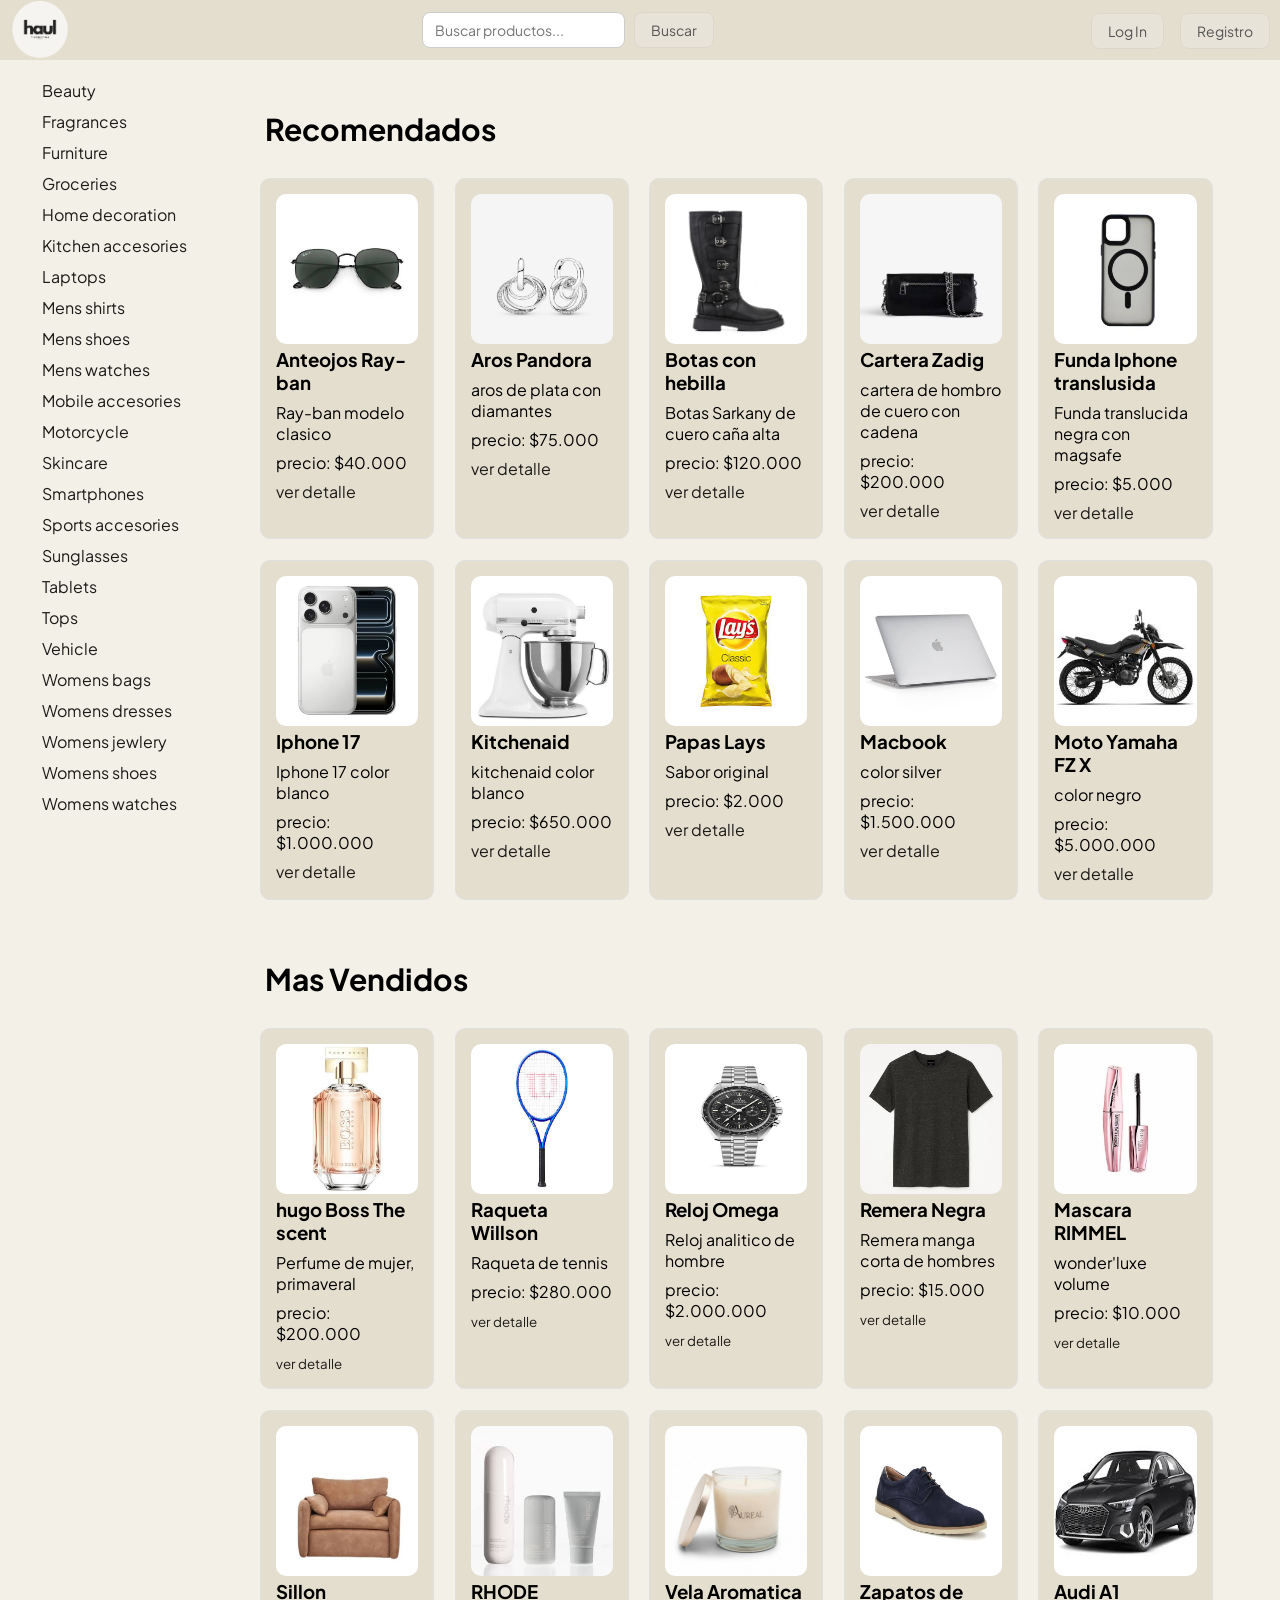
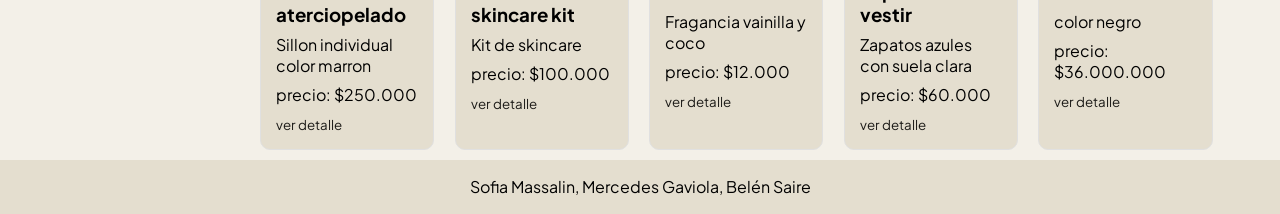
==== index.html @ df45686e "cambio lo de a" ====
<!DOCTYPE html>
<html lang="en">
<head>
    <meta charset="UTF-8">
    <meta name="viewport" content="width=device-width, initial-scale=1">
    <title>Document</title>
    <link rel="stylesheet" href="./css/styles.css">

    <link rel="preconnect" href="https://fonts.googleapis.com">
    <link rel="preconnect" href="https://fonts.gstatic.com" crossorigin>
    <link href="https://fonts.googleapis.com/css2?family=Open+Sans:ital,wght@0,300..800;1,300..800&family=Plus+Jakarta+Sans:ital,wght@0,200..800;1,200..800&family=Raleway:ital,wght@0,700;1,700&family=Work+Sans:ital,wght@0,100..900;1,100..900&display=swap" rel="stylesheet">
</head>
<body>
    <header>
        <a href="./index.html" class="logocontainer">
            <img class="logo" src="./img/img logo/logo png.png" alt=""> 
        </a> 
        
        <form action="./search-results.html" method="get" class="formulario">
            <input type="text" name="search" value="" class="input_buscar" placeholder="Buscar productos...">
            <button class="botonbuscar" type="submit">Buscar</button>
        </form>

        <nav class="navhorizontal">
            <ul class="menucontainer">
                <li> <a class="menu" href="./login.html">Log In</a> </li>
                <li> <a class="menu" href="./register.html">Registro</a> </li>
            </ul>
        </nav>
    </header>


    <main> 
        <div class="contenedor_principal">
            <nav class="navvertical">
                <ul class="categoriascontainer">
                    <li class="elementos"> <a class="categoria" href="./category.html">Beauty</a> </li>
                    <li class="elementos"> <a class="categoria" href="./category.html">Fragrances</a> </li>
                    <li class="elementos"> <a class="categoria" href="./category.html">Furniture</a> </li>
                    <li class="elementos"> <a class="categoria" href="./category.html">Groceries</a> </li>
                    <li class="elementos"> <a class="categoria" href="./category.html">Home decoration</a> </li>
                    <li class="elementos"> <a class="categoria" href="./category.html">Kitchen accesories</a> </li>
                    <li class="elementos"> <a class="categoria" href="./category.html">Laptops</a> </li>
                    <li class="elementos"> <a class="categoria" href="./category.html">Mens shirts</a> </li>
                    <li class="elementos"> <a class="categoria" href="./category.html">Mens shoes</a> </li>
                    <li class="elementos"> <a class="categoria" href="./category.html">Mens watches</a> </li>
                    <li class="elementos"> <a class="categoria" href="./category.html">Mobile accesories</a> </li>
                    <li class="elementos"> <a class="categoria" href="./category.html">Motorcycle</a> </li>
                    <li class="elementos"> <a class="categoria" href="./category.html">Skincare</a> </li>
                    <li class="elementos"> <a class="categoria" href="./category.html">Smartphones</a> </li>
                    <li class="elementos"> <a class="categoria" href="./category.html">Sports accesories</a> </li>
                    <li class="elementos"> <a class="categoria" href="./category.html">Sunglasses</a> </li>
                    <li class="elementos"> <a class="categoria" href="./category.html">Tablets</a> </li>
                    <li class="elementos"> <a class="categoria" href="./category.html">Tops</a> </li>
                    <li class="elementos"> <a class="categoria" href="./category.html">Vehicle</a> </li>
                    <li class="elementos"> <a class="categoria" href="./category.html">Womens bags</a> </li>
                    <li class="elementos"> <a class="categoria" href="./category.html">Womens dresses</a> </li>
                    <li class="elementos"> <a class="categoria" href="./category.html">Womens jewlery</a> </li>
                    <li class="elementos"> <a class="categoria" href="./category.html">Womens shoes</a> </li>
                    <li class="elementos"> <a class="categoria" href="./category.html">Womens watches</a> </li> 
                </ul>
            </nav>


            <div class="contenido_productos">
                <h2 class="titulo_recomendados">Recomendados</h2>
                <section class="container_recomendados">
                    <article class="contenedor_producto">
                        <img class="fotoproducto" src="./img/img home/anteojos.jpg" alt="">
                        <h3 class="nombre_producto">Anteojos Ray-ban</h3>
                        <p class="descripcion_producto">Ray-ban modelo clasico</p>
                        <p class="descripcion_producto">precio: $40.000 </p>
                        <a href=".//product.html" class="casiboton">ver detalle</a>
                    </article>

                    <article class="contenedor_producto">
                        <img class="fotoproducto" src="./img/img home/aros.jpg" alt="">
                        <h3 class="nombre_producto">Aros Pandora</h3>
                        <p class="descripcion_producto">aros de plata con diamantes</p>
                        <p class="descripcion_producto">precio: $75.000</p>
                        <a href=".//product.html" class="casiboton">ver detalle</a>
                    </article>

                    <article class="contenedor_producto">
                        <img class="fotoproducto" src="./img/img home/Botas-altas-moteras-de-cuero-negro.webp" alt="">
                        <h3 class="nombre_producto">Botas con hebilla</h3>
                        <p class="descripcion_producto">Botas Sarkany de cuero caña alta</p>
                        <p class="descripcion_producto">precio: $120.000</p>
                        <a href=".//product.html" class="casiboton">ver detalle</a>
                    </article>

                    <article class="contenedor_producto">
                        <img class="fotoproducto" src="./img/img home/cartera.jpg" alt="">
                        <h3 class="nombre_producto">Cartera Zadig</h3>
                        <p class="descripcion_producto">cartera de hombro de cuero con cadena</p>
                        <p class="descripcion_producto">precio: $200.000</p>
                        <a href=".//product.html" class="casiboton">ver detalle</a>
                    </article>

                    <article class="contenedor_producto">
                        <img class="fotoproducto" src="./img/img home/funda.jpg" alt="">
                        <h3 class="nombre_producto">Funda Iphone translusida</h3>
                        <p class="descripcion_producto">Funda translucida negra con magsafe</p>
                        <p class="descripcion_producto">precio: $5.000 </p>
                        <a href=".//product.html" class="casiboton">ver detalle</a>
                    </article>

                    <article class="contenedor_producto">
                        <img class="fotoproducto" src="./img/img home/iphone.jpg" alt="">
                        <h3 class="nombre_producto">Iphone 17</h3>
                        <p class="descripcion_producto">Iphone 17 color blanco</p>
                        <p class="descripcion_producto">precio: $1.000.000</p>
                        <a href=".//product.html" class="casiboton">ver detalle</a>
                    </article>

                    <article class="contenedor_producto">
                        <img class="fotoproducto" src="./img/img home/kitchenaid.jpg" alt="">
                        <h3 class="nombre_producto">Kitchenaid</h3>
                        <p class="descripcion_producto">kitchenaid color blanco</p>
                        <p class="descripcion_producto">precio: $650.000</p>
                        <a href=".//product.html" class="casiboton">ver detalle</a>
                    </article>

                    <article class="contenedor_producto">
                        <img class="fotoproducto" src="./img/img home/lays.jpg" alt="">
                        <h3 class="nombre_producto">Papas Lays</h3>
                        <p class="descripcion_producto">Sabor original</p>
                        <p class="descripcion_producto">precio: $2.000 </p>
                        <a href=".//product.html" class="casiboton">ver detalle</a>
                    </article>

                    <article class="contenedor_producto">
                        <img class="fotoproducto" src="./img/img home/macbook.jpg" alt="">
                        <h3 class="nombre_producto">Macbook</h3>
                        <p class="descripcion_producto">color silver</p>
                        <p class="descripcion_producto">precio: $1.500.000 </p>
                        <a href=".//product.html" class="casiboton">ver detalle</a>
                    </article>

                    <article class="contenedor_producto">
                        <img class="fotoproducto" src="./img/img home/moto.jpg" alt="">
                        <h3 class="nombre_producto">Moto Yamaha FZ X</h3>
                        <p class="descripcion_producto">color negro</p>
                        <p class="descripcion_producto">precio: $5.000.000 </p>
                        <a href=".//product.html" class="casiboton">ver detalle</a>
                    </article>
                </section>



                <h2 class="titulo_masvendidos">Mas Vendidos</h2>
                <section class="container_masvendidos">    
                    <article class="contenedor_producto">
                            <img class="fotoproducto" src="./img/img home/perfume.jpg" alt="">
                            <h3 class="nombre_producto">hugo Boss The scent</h3>
                            <p class="descripcion_producto">Perfume de mujer, primaveral</p>
                            <p class="descripcion_producto">precio: $200.000 </p>
                            <button><a href=".//product.html">ver detalle</a></button>
                    </article>
                    <article class="contenedor_producto">
                        <img class="fotoproducto" src="./img/img home/raqueta.jpg" alt="">
                        <h3 class="nombre_producto">Raqueta Willson</h3>
                        <p class="descripcion_producto">Raqueta de tennis</p>
                        <p class="descripcion_producto">precio: $280.000 </p>
                        <button><a href=".//product.html">ver detalle</a></button>
                    </article>
                    <article class="contenedor_producto">
                        <img class="fotoproducto" src="./img/img home/reloj.jpg" alt="">
                        <h3 class="nombre_producto">Reloj Omega</h3>
                        <p class="descripcion_producto">Reloj analitico de hombre</p>
                        <p class="descripcion_producto">precio: $2.000.000 </p>
                        <button><a href=".//product.html">ver detalle</a></button>
                    </article>
                    <article class="contenedor_producto">
                        <img class="fotoproducto" src="./img/img home/remerahombre.jpg" alt="">
                        <h3 class="nombre_producto">Remera Negra</h3>
                        <p class="descripcion_producto">Remera manga corta de hombres</p>
                        <p class="descripcion_producto">precio: $15.000 </p>
                        <button><a href=".//product.html">ver detalle</a></button>
                    </article>
                    <article class="contenedor_producto">
                        <img class="fotoproducto" src="./img/img home/rimmel.jpg" alt="">
                        <h3 class="nombre_producto">Mascara RIMMEL</h3>
                        <p class="descripcion_producto">wonder'luxe volume</p>
                        <p class="descripcion_producto">precio: $10.000</p>
                        <button><a href=".//product.html">ver detalle</a></button>
                    </article>
                    <article class="contenedor_producto">
                        <img class="fotoproducto" src="./img/img home/sillon.jpg" alt="">
                        <h3 class="nombre_producto">Sillon aterciopelado</h3>
                        <p class="descripcion_producto">Sillon individual color marron</p>
                        <p class="descripcion_producto">precio: $250.000 </p>
                        <button><a href=".//product.html">ver detalle</a></button>
                    </article>
                    <article class="contenedor_producto">
                        <img class="fotoproducto" src="./img/img home/skincare.jpg" alt="">
                        <h3 class="nombre_producto">RHODE skincare kit</h3>
                        <p class="descripcion_producto">Kit de skincare</p>
                        <p class="descripcion_producto">precio: $100.000 </p>
                        <button><a href=".//product.html">ver detalle</a></button>
                    </article>
                    <article class="contenedor_producto">
                        <img class="fotoproducto" src="./img/img home/vela.jpg" alt="">
                        <h3 class="nombre_producto">Vela Aromatica</h3>
                        <p class="descripcion_producto">Fragancia vainilla y coco</p>
                        <p class="descripcion_producto">precio: $12.000 </p>
                        <button><a href=".//product.html">ver detalle</a></button>
                    </article>
                    <article class="contenedor_producto">
                        <img class="fotoproducto" src="./img/img home/zapatos.jpg" alt="">
                        <h3 class="nombre_producto">Zapatos de vestir</h3>
                        <p class="descripcion_producto">Zapatos azules con suela clara</p>
                        <p class="descripcion_producto">precio: $60.000 </p>
                        <button><a href=".//product.html">ver detalle</a></button>
                    </article>
                    <article class="contenedor_producto">
                        <img class="fotoproducto" src="./img/img home/auto.jpg" alt="">
                        <h3 class="nombre_producto">Audi A1</h3>
                        <p class="descripcion_producto">color negro</p>
                        <p class="descripcion_producto">precio: $36.000.000 </p>
                        <button><a href=".//product.html">ver detalle</a></button>
                    </article>
                </section>
            </div>
        </div>
    </main>


    <footer> 
        <div class="contenedor_footer">
            <p> Sofia Massalin, Mercedes Gaviola, Belén Saire</p>
        </div>
    </footer>
</body>
</html>
---- css/styles.css ----
*{
    box-sizing: border-box;
    margin: 0;
    padding: 0;
}
li, ul, ol {
    list-style: none; 
    padding: 0;
    margin: 0;
}
a {
    text-decoration: none; 
    color: #1C1B18;        
}

button, .casiboton {
    background-color: transparent; 
    border: none;                 
    padding: 0;                                  
    font-family: 'Plus Jakarta Sans', sans-serif; 
    color: #1C1B18;   
    text-decoration: none;             
}

header{
    width: 100%;
    height: 60px;
    background-color: #E4DECF;
    display: flex;
    flex-direction: row;
    align-items: center;
    justify-content: space-between;
}

.menucontainer{
    display: flex;
    list-style: none;
    padding: 10px;
    
}

.contenedor_footer{
    background-color: #E4DECF;
    height: 6vh;
    display: flex;
    justify-content: center;
    align-items: center;
}


.menu{
    font-family: Plus Jakarta Sans;
    color: #555555;
    text-decoration: none;
    background-color: #e8e3d9; 
    padding: 8px 16px;         
    border: 1px solid #dcd6cd;            
    border-radius: 8px;        
    font-family: 'Plus Jakarta Sans', sans-serif;
    font-size: 14px;
    margin-left: 6px;          
}

.botonbuscar{
    font-family: Plus Jakarta Sans;
    color: #555555;
    background-color: #e8e3d9; 
    padding: 8px 16px;         
    border: 1px solid #dcd6cd;            
    border-radius: 8px;        
    font-family: 'Plus Jakarta Sans', sans-serif;
    font-size: 14px;
    margin-left: 6px;          
}
.input_buscar {
    padding: 8px 12px;
    border: 1px solid #cccccc;
    border-radius: 8px;
    font-family: 'Plus Jakarta Sans', sans-serif;
    font-size: 14px;
}

li{
    margin-left: 10px;
}

.logo{
   height: 60px;
   width: 60px; 
   align-self: flex-start;
}

.logocontainer{
    display: flex;
    padding-left: 10px;
}

body{
    background-color: #F3F0E8;
    font-family: Plus Jakarta Sans;
}

.categoriascontainer{
    list-style: none;
    padding: 20px 16px;
}

.categoria{
    color: #1C1B18;
    text-decoration: none;
    padding: 20px 16px;
    font-family: Plus Jakarta Sans;
}

.elementos{
    margin-bottom: 10px;
}


.container_recomendados{
    display: flex;
    flex-wrap: wrap;
    width: 100%;
}
.container_masvendidos{
    display: flex;
    flex-wrap: wrap;
    width: 100%;
}
.contenedor_producto{
    width: 17%; 
    margin: 1%;
    padding: 15px;
    border-radius: 10px;
    background-color: #E4DECF;
    border: solid 1px #e0e0e0;
}
.nombre_producto,
.descripcion_producto {
    margin-bottom: 8px;
}

.titulo_recomendados{
    font-weight: 700;
    margin: 50px 0 20px 15px;
    width: 100%;
    font-size: 30px;
}
.titulo_masvendidos{
    font-weight: 700;
    margin: 50px 0 20px 15px ;
    font-size: 30px;
    width: 100%;
}
.contenedor_principal {
    display: flex;
    width: 100%;
    align-items: flex-start; 
}
.navvertical {
    width: 250px;
    padding-right: 20px;
    align-items: flex-start;
}
.contenido_productos {
    width: 80%;
}

.fotoproducto{
    width: 100%;
    height: 150px;
    border-radius: 10px;
}

.productcontainer{
    background-color: #E4DECF;
    display: flex;
    padding: 15px;
    border-radius: 10px;
    margin-bottom: 10px;
    margin-top: 40px;
    margin-left: 40px;
    margin-right: 40px;
    height: 550px;
}

.layoutproduct{
    display: flex;
}

.imgchicas{
    display: flex;
    flex-direction: column;
    width: 180px;
    padding: 10px;
}

.fotoizq{
    width: 150px;
    height: 150px;
    margin: 10px;
    border-radius: 10px;
}

.imggrande{
    display: flex;
    padding-top: 10px;
    padding-left: 10px;
    padding-bottom: 10px;
}

.fotomedio{
    width: 450px;
    height: 480px;
    margin: 10px;
    border-radius: 10px;
}

.textoproducto{
    flex: 1;
    display: flex;
    flex-direction: column;
    padding-top: 10px;
    padding-right: 10px;
    
}

.descripcion{
    margin: 10px;
    text-align: justify;
}

.comentarioscontainer{
    background-color: #E4DECF;
    display: flex;
    padding: 15px;
    border-radius: 10px;
    margin-bottom: 40px;
    margin-top: 10px;
    margin-left: 40px;
    margin-right: 40px;
    justify-content: flex-end;
    height: 200px;
    flex-direction: column;
    justify-content: center;
}

.columna{
    display: flex;
    flex-direction: column;
    width: 80%;
}

.textocomentario{
    display: flex;
    flex-direction: row;
    margin-top: 20px;
    flex-wrap: wrap;
}

.comentario{
    width: 30%;
    margin-left: 10px;
    margin-right: 10px;
}

.titulocomentarios{
    margin-left: 10px;
}


/* form inicio y registro*/
.contenedor_inicio, .contenedor_registro{ /*div que contiene form*/
   background-color: #F3F0E8;
    display: flex;
    flex-direction: column;
    justify-content: center;
    align-items: center;
    height: 85vh;
}

.hijologin, .hijoregistro{
    display: flex;
    justify-content: space-between;
    margin-bottom: 15px;
}

.boton_login, .boton_registro{
    font-family: Plus Jakarta Sans;
    color: #555555;
    text-decoration: none;
    background-color: #e8e3d9; 
    padding: 8px 16px;          
    border: 1px solid #dcd6cd;            
    border-radius: 8px;                
    cursor: pointer;
    align-self: center;
}


.input_login, .input_registro{
    padding: 8px 12px;
    border: 1px solid #cccccc;
    border-radius: 8px;
    margin-left: 10px;
}

.titulo_form{ 
    margin-bottom: 15px;
}






.contenedor_category{
    display: flex;
    width: 100%;

}

.contenedor_skincare{
    width: 80%;
}
.contenedor_skincare h1{
    font-weight: 700;
    margin: 50px 0 20px 15px;
    font-size: 50px;
    
}
.contenedor_skincare h2{
    font-weight: 700;
    margin: 20px 0 20px 15px;
    font-size: 25px;
    
}
.contenedor_productos_categoria{
    display: flex;
    flex-wrap: wrap;
}


/*search result*/
.resultados_container{
    display: flex;
    flex-direction: row;
}

.resultado_titulo_section{
    display: flex;
    flex-direction: column;
    width: 80%;
}

.resultadosde{
    display: flex;
    flex-direction: row;
    margin-top: 50px;
}

.skincarekit{
    margin-left: 10px;
}
.tags_contenedor{
    display: flex;
    flex-wrap: wrap;
    justify-content: space-between;
}
.tags{
    
    border-radius: 10px;
    border: 1.5px solid #F3F0E8 ;
    margin: 5px;
    padding: 5px;
}

@media (max-width: 480px){

.header {
    display: flex;
    justify-content: space-between;
    align-items: center;
    padding: 10px;
}

.input_buscar{
    width: 60%;
}
.menucontainer{
    display: flex;
    padding: 0;
    margin: 0;
    flex-direction: column;
    align-items: end;
}
.menu {
    display: inline-block;
    padding: 6px 12px;
    font-size: 13px;
    width: auto; 
  }
  
.contenedor_principal{
   display: flex;
   flex-direction: column-reverse;
}


.contenedor_producto{
   width: 47%;
   margin: 5px 5px 5px 5px;
}
.contenido_productos{
    width: 100%;
    justify-content: space-between;
}
.container_recomendados .container_masvendidos{
    display: flex;
    flex-wrap: nowrap;
    width: 100%;
}

.contenedor_category{
    display: flex;
    flex-direction: column-reverse;
}
.contenedor_productos_categoria{
    display: flex;
    flex-wrap: wrap;
    width: 100%;
    justify-content: center;
}
.layoutproduct{
    display: flex;
    flex-direction: column-reverse;
}
.productcontainer{
    display: flex;
    flex-direction: column;
    width: 100%;
    align-self: start;
}
.productcontainer , img{
    max-width: 100%;
    height: auto;
}
.imgchicas{
    display: flex;
    flex-direction: row; 
}
.fotoizq{
    width: 60%;
}
.fotomedio{
    width: 95%;
    height: auto;
}
.comentarioscontainer{
    display: flex;
    width: 100%;
    flex-direction: column;
    height: auto;
    flex-wrap: nowrap;
}
.comentario{
    width: 100%;
    padding: 10px;
}
.resultados_container{
    display: flex;
    flex-direction: column-reverse;
}
}
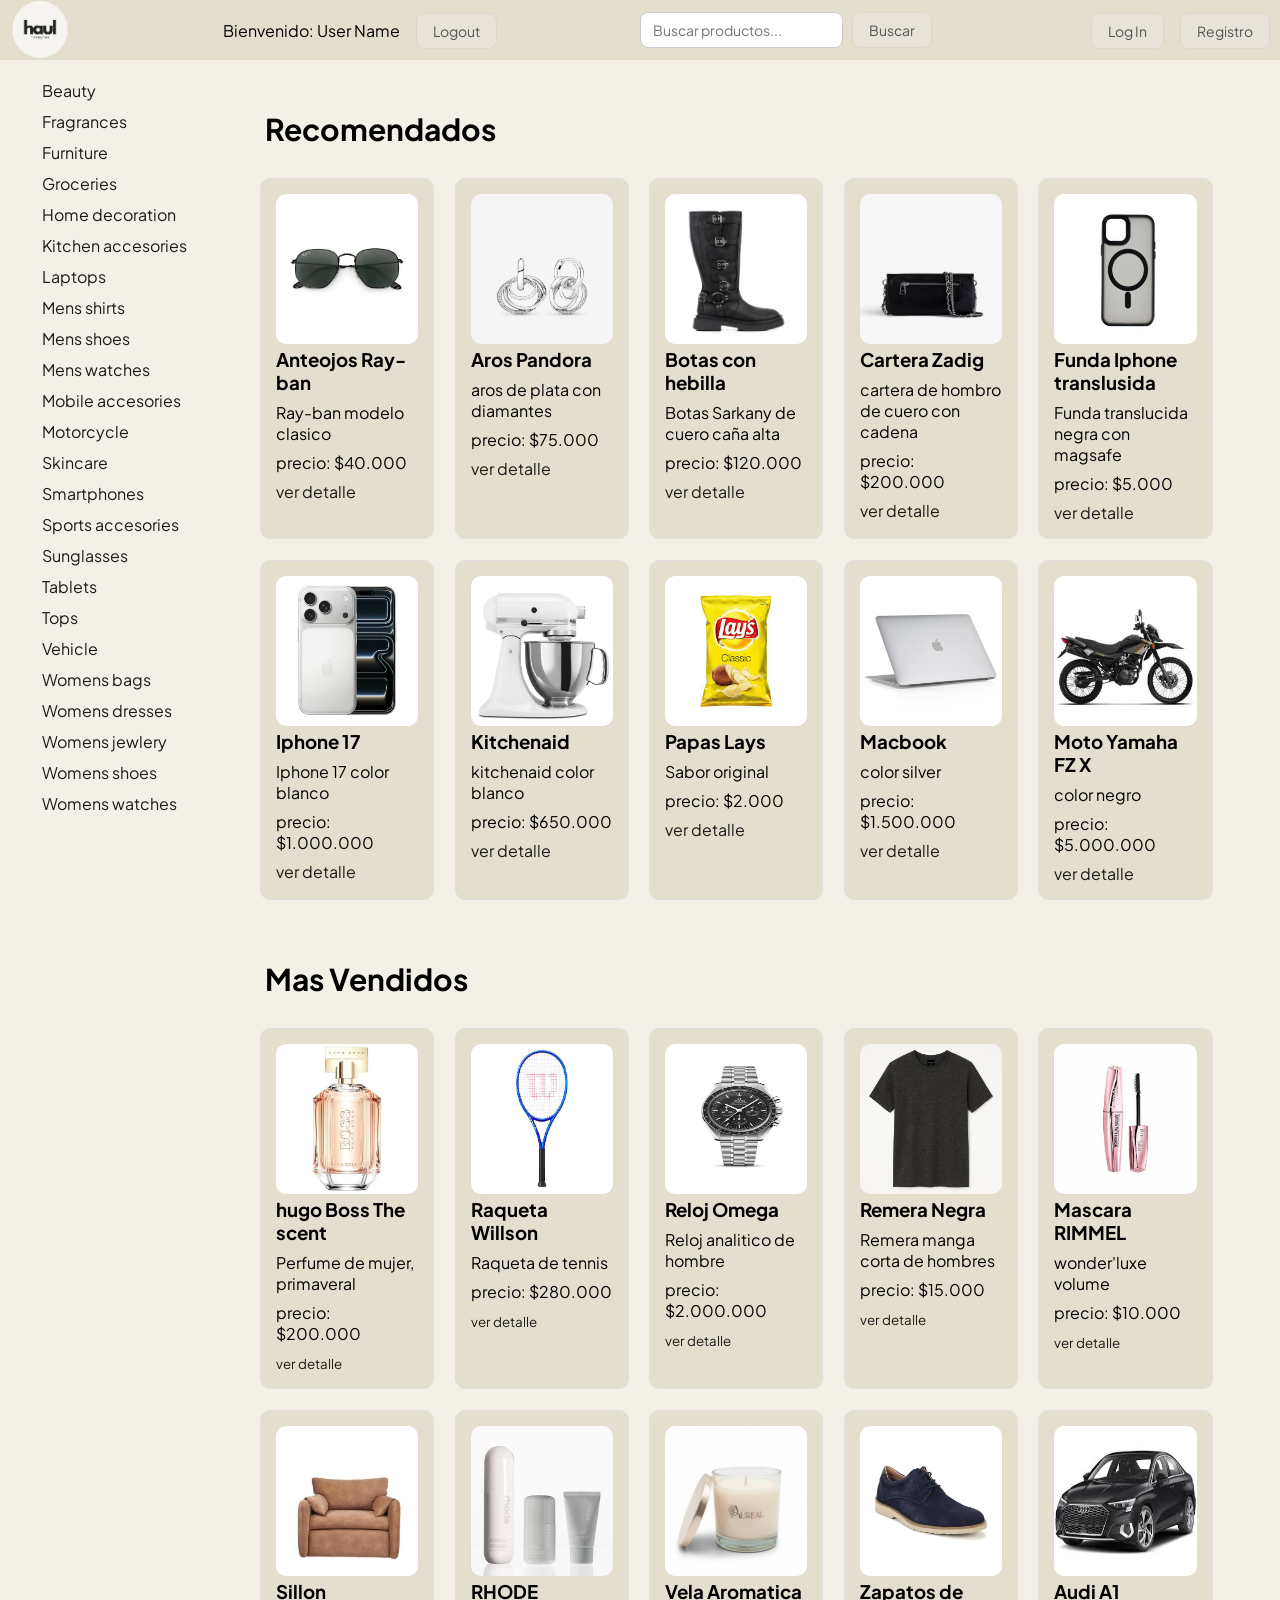
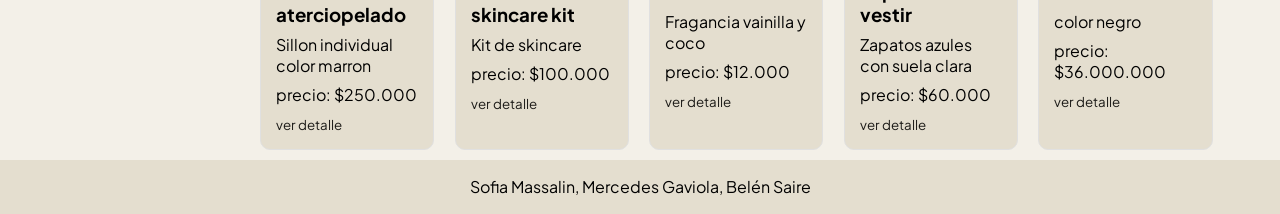
==== commit b87f6d16: "agregue log out y saludo js terminado, pero falta acomodar el css de esa parte" ====
--- a/index.html
+++ b/index.html
@@ -16,6 +16,12 @@
             <img class="logo" src="./img/img logo/logo png.png" alt=""> 
         </a> 
         
+        <ul class="menucontainer">
+            <li><p>Bienvenido: <span class="userName">User Name</span> </p> </li>
+            <li> <a class="logout" href="./register.html">Logout </a> </li>  
+            
+        </ul>
+
         <form action="./search-results.html" method="get" class="formulario">
             <input type="text" name="search" value="" class="input_buscar" placeholder="Buscar productos...">
             <button class="botonbuscar" type="submit">Buscar</button>
@@ -23,8 +29,8 @@
 
         <nav class="navhorizontal">
             <ul class="menucontainer">
-                <li> <a class="menu" href="./login.html">Log In</a> </li>
-                <li> <a class="menu" href="./register.html">Registro</a> </li>
+                <li class="item_login"> <a class="menu" href="./login.html">Log In</a> </li>
+                <li class="item_registro"> <a class="menu" href="./register.html">Registro</a> </li>
             </ul>
         </nav>
     </header>
@@ -231,5 +237,7 @@
             <p> Sofia Massalin, Mercedes Gaviola, Belén Saire</p>
         </div>
     </footer>
+
+    <script src="./js/saludo.js"></script>
 </body>
 </html>
--- a/css/styles.css
+++ b/css/styles.css
@@ -48,7 +48,7 @@
 }
 
 
-.menu{
+.menu, .logout{
     font-family: Plus Jakarta Sans;
     color: #555555;
     text-decoration: none;
@@ -217,7 +217,6 @@
 }
 
 .textoproducto{
-    flex: 1;
     display: flex;
     flex-direction: column;
     padding-top: 10px;
@@ -282,7 +281,6 @@
 .hijologin, .hijoregistro{
     display: flex;
     justify-content: space-between;
-    margin-bottom: 15px;
 }
 
 .boton_login, .boton_registro{
@@ -375,6 +373,12 @@
     padding: 5px;
 }
 
+.mail_incompleto, .pass_incompleta{
+    margin-bottom: 20px;
+}
+
+
+
 @media (max-width: 480px){
 
 .header {
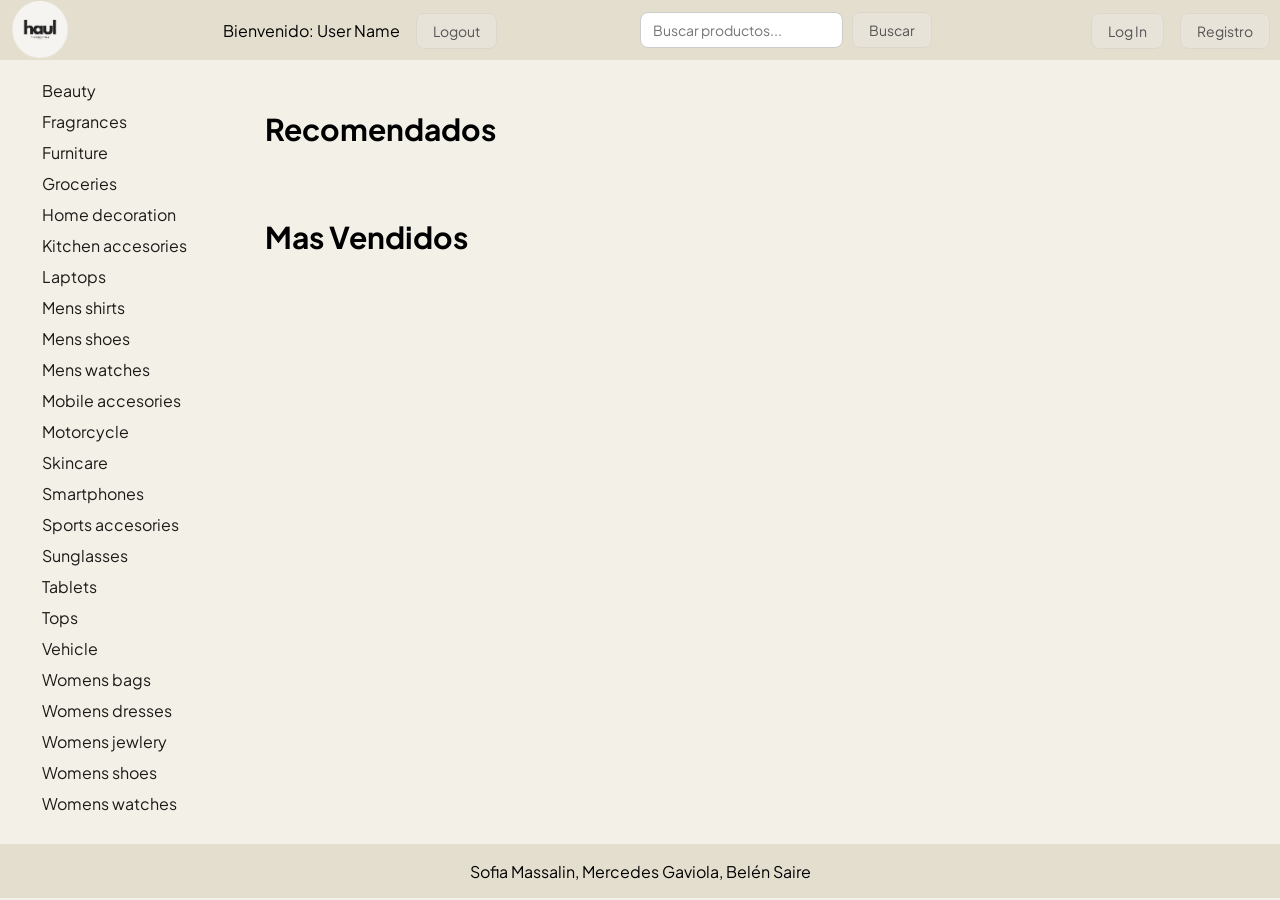
==== commit 6d484ac2: "api del index" ====
--- a/index.html
+++ b/index.html
@@ -71,161 +71,12 @@
             <div class="contenido_productos">
                 <h2 class="titulo_recomendados">Recomendados</h2>
                 <section class="container_recomendados">
-                    <article class="contenedor_producto">
-                        <img class="fotoproducto" src="./img/img home/anteojos.jpg" alt="">
-                        <h3 class="nombre_producto">Anteojos Ray-ban</h3>
-                        <p class="descripcion_producto">Ray-ban modelo clasico</p>
-                        <p class="descripcion_producto">precio: $40.000 </p>
-                        <a href=".//product.html" class="casiboton">ver detalle</a>
-                    </article>
-
-                    <article class="contenedor_producto">
-                        <img class="fotoproducto" src="./img/img home/aros.jpg" alt="">
-                        <h3 class="nombre_producto">Aros Pandora</h3>
-                        <p class="descripcion_producto">aros de plata con diamantes</p>
-                        <p class="descripcion_producto">precio: $75.000</p>
-                        <a href=".//product.html" class="casiboton">ver detalle</a>
-                    </article>
-
-                    <article class="contenedor_producto">
-                        <img class="fotoproducto" src="./img/img home/Botas-altas-moteras-de-cuero-negro.webp" alt="">
-                        <h3 class="nombre_producto">Botas con hebilla</h3>
-                        <p class="descripcion_producto">Botas Sarkany de cuero caña alta</p>
-                        <p class="descripcion_producto">precio: $120.000</p>
-                        <a href=".//product.html" class="casiboton">ver detalle</a>
-                    </article>
-
-                    <article class="contenedor_producto">
-                        <img class="fotoproducto" src="./img/img home/cartera.jpg" alt="">
-                        <h3 class="nombre_producto">Cartera Zadig</h3>
-                        <p class="descripcion_producto">cartera de hombro de cuero con cadena</p>
-                        <p class="descripcion_producto">precio: $200.000</p>
-                        <a href=".//product.html" class="casiboton">ver detalle</a>
-                    </article>
-
-                    <article class="contenedor_producto">
-                        <img class="fotoproducto" src="./img/img home/funda.jpg" alt="">
-                        <h3 class="nombre_producto">Funda Iphone translusida</h3>
-                        <p class="descripcion_producto">Funda translucida negra con magsafe</p>
-                        <p class="descripcion_producto">precio: $5.000 </p>
-                        <a href=".//product.html" class="casiboton">ver detalle</a>
-                    </article>
-
-                    <article class="contenedor_producto">
-                        <img class="fotoproducto" src="./img/img home/iphone.jpg" alt="">
-                        <h3 class="nombre_producto">Iphone 17</h3>
-                        <p class="descripcion_producto">Iphone 17 color blanco</p>
-                        <p class="descripcion_producto">precio: $1.000.000</p>
-                        <a href=".//product.html" class="casiboton">ver detalle</a>
-                    </article>
-
-                    <article class="contenedor_producto">
-                        <img class="fotoproducto" src="./img/img home/kitchenaid.jpg" alt="">
-                        <h3 class="nombre_producto">Kitchenaid</h3>
-                        <p class="descripcion_producto">kitchenaid color blanco</p>
-                        <p class="descripcion_producto">precio: $650.000</p>
-                        <a href=".//product.html" class="casiboton">ver detalle</a>
-                    </article>
-
-                    <article class="contenedor_producto">
-                        <img class="fotoproducto" src="./img/img home/lays.jpg" alt="">
-                        <h3 class="nombre_producto">Papas Lays</h3>
-                        <p class="descripcion_producto">Sabor original</p>
-                        <p class="descripcion_producto">precio: $2.000 </p>
-                        <a href=".//product.html" class="casiboton">ver detalle</a>
-                    </article>
-
-                    <article class="contenedor_producto">
-                        <img class="fotoproducto" src="./img/img home/macbook.jpg" alt="">
-                        <h3 class="nombre_producto">Macbook</h3>
-                        <p class="descripcion_producto">color silver</p>
-                        <p class="descripcion_producto">precio: $1.500.000 </p>
-                        <a href=".//product.html" class="casiboton">ver detalle</a>
-                    </article>
-
-                    <article class="contenedor_producto">
-                        <img class="fotoproducto" src="./img/img home/moto.jpg" alt="">
-                        <h3 class="nombre_producto">Moto Yamaha FZ X</h3>
-                        <p class="descripcion_producto">color negro</p>
-                        <p class="descripcion_producto">precio: $5.000.000 </p>
-                        <a href=".//product.html" class="casiboton">ver detalle</a>
-                    </article>
                 </section>
 
 
 
                 <h2 class="titulo_masvendidos">Mas Vendidos</h2>
                 <section class="container_masvendidos">    
-                    <article class="contenedor_producto">
-                            <img class="fotoproducto" src="./img/img home/perfume.jpg" alt="">
-                            <h3 class="nombre_producto">hugo Boss The scent</h3>
-                            <p class="descripcion_producto">Perfume de mujer, primaveral</p>
-                            <p class="descripcion_producto">precio: $200.000 </p>
-                            <button><a href=".//product.html">ver detalle</a></button>
-                    </article>
-                    <article class="contenedor_producto">
-                        <img class="fotoproducto" src="./img/img home/raqueta.jpg" alt="">
-                        <h3 class="nombre_producto">Raqueta Willson</h3>
-                        <p class="descripcion_producto">Raqueta de tennis</p>
-                        <p class="descripcion_producto">precio: $280.000 </p>
-                        <button><a href=".//product.html">ver detalle</a></button>
-                    </article>
-                    <article class="contenedor_producto">
-                        <img class="fotoproducto" src="./img/img home/reloj.jpg" alt="">
-                        <h3 class="nombre_producto">Reloj Omega</h3>
-                        <p class="descripcion_producto">Reloj analitico de hombre</p>
-                        <p class="descripcion_producto">precio: $2.000.000 </p>
-                        <button><a href=".//product.html">ver detalle</a></button>
-                    </article>
-                    <article class="contenedor_producto">
-                        <img class="fotoproducto" src="./img/img home/remerahombre.jpg" alt="">
-                        <h3 class="nombre_producto">Remera Negra</h3>
-                        <p class="descripcion_producto">Remera manga corta de hombres</p>
-                        <p class="descripcion_producto">precio: $15.000 </p>
-                        <button><a href=".//product.html">ver detalle</a></button>
-                    </article>
-                    <article class="contenedor_producto">
-                        <img class="fotoproducto" src="./img/img home/rimmel.jpg" alt="">
-                        <h3 class="nombre_producto">Mascara RIMMEL</h3>
-                        <p class="descripcion_producto">wonder'luxe volume</p>
-                        <p class="descripcion_producto">precio: $10.000</p>
-                        <button><a href=".//product.html">ver detalle</a></button>
-                    </article>
-                    <article class="contenedor_producto">
-                        <img class="fotoproducto" src="./img/img home/sillon.jpg" alt="">
-                        <h3 class="nombre_producto">Sillon aterciopelado</h3>
-                        <p class="descripcion_producto">Sillon individual color marron</p>
-                        <p class="descripcion_producto">precio: $250.000 </p>
-                        <button><a href=".//product.html">ver detalle</a></button>
-                    </article>
-                    <article class="contenedor_producto">
-                        <img class="fotoproducto" src="./img/img home/skincare.jpg" alt="">
-                        <h3 class="nombre_producto">RHODE skincare kit</h3>
-                        <p class="descripcion_producto">Kit de skincare</p>
-                        <p class="descripcion_producto">precio: $100.000 </p>
-                        <button><a href=".//product.html">ver detalle</a></button>
-                    </article>
-                    <article class="contenedor_producto">
-                        <img class="fotoproducto" src="./img/img home/vela.jpg" alt="">
-                        <h3 class="nombre_producto">Vela Aromatica</h3>
-                        <p class="descripcion_producto">Fragancia vainilla y coco</p>
-                        <p class="descripcion_producto">precio: $12.000 </p>
-                        <button><a href=".//product.html">ver detalle</a></button>
-                    </article>
-                    <article class="contenedor_producto">
-                        <img class="fotoproducto" src="./img/img home/zapatos.jpg" alt="">
-                        <h3 class="nombre_producto">Zapatos de vestir</h3>
-                        <p class="descripcion_producto">Zapatos azules con suela clara</p>
-                        <p class="descripcion_producto">precio: $60.000 </p>
-                        <button><a href=".//product.html">ver detalle</a></button>
-                    </article>
-                    <article class="contenedor_producto">
-                        <img class="fotoproducto" src="./img/img home/auto.jpg" alt="">
-                        <h3 class="nombre_producto">Audi A1</h3>
-                        <p class="descripcion_producto">color negro</p>
-                        <p class="descripcion_producto">precio: $36.000.000 </p>
-                        <button><a href=".//product.html">ver detalle</a></button>
-                    </article>
                 </section>
             </div>
         </div>
@@ -239,5 +90,7 @@
     </footer>
 
     <script src="./js/saludo.js"></script>
+    <script src = "js/logout.js"></script>
+    <script src= "js/index.js"></script>
 </body>
 </html>
--- a/css/styles.css
+++ b/css/styles.css
@@ -13,13 +13,26 @@
     color: #1C1B18;        
 }
 
-button, .casiboton {
+button{
     background-color: transparent; 
     border: none;                 
     padding: 0;                                  
     font-family: 'Plus Jakarta Sans', sans-serif; 
     color: #1C1B18;   
     text-decoration: none;             
+}
+
+.casiboton{
+    font-family: 'Plus Jakarta Sans', sans-serif; 
+    color: #555555;
+    background-color: #e8e3d9; 
+    padding: 8px 16px;         
+    border: 1px solid #dcd6cd;            
+    border-radius: 8px;        
+    font-family: 'Plus Jakarta Sans', sans-serif;
+    font-size: 14px;
+    margin-left: 0;   
+    margin-top: 10px;
 }
 
 header{
@@ -137,7 +150,7 @@
 }
 .nombre_producto,
 .descripcion_producto {
-    margin-bottom: 8px;
+    margin-bottom: 20px;
 }
 
 .titulo_recomendados{
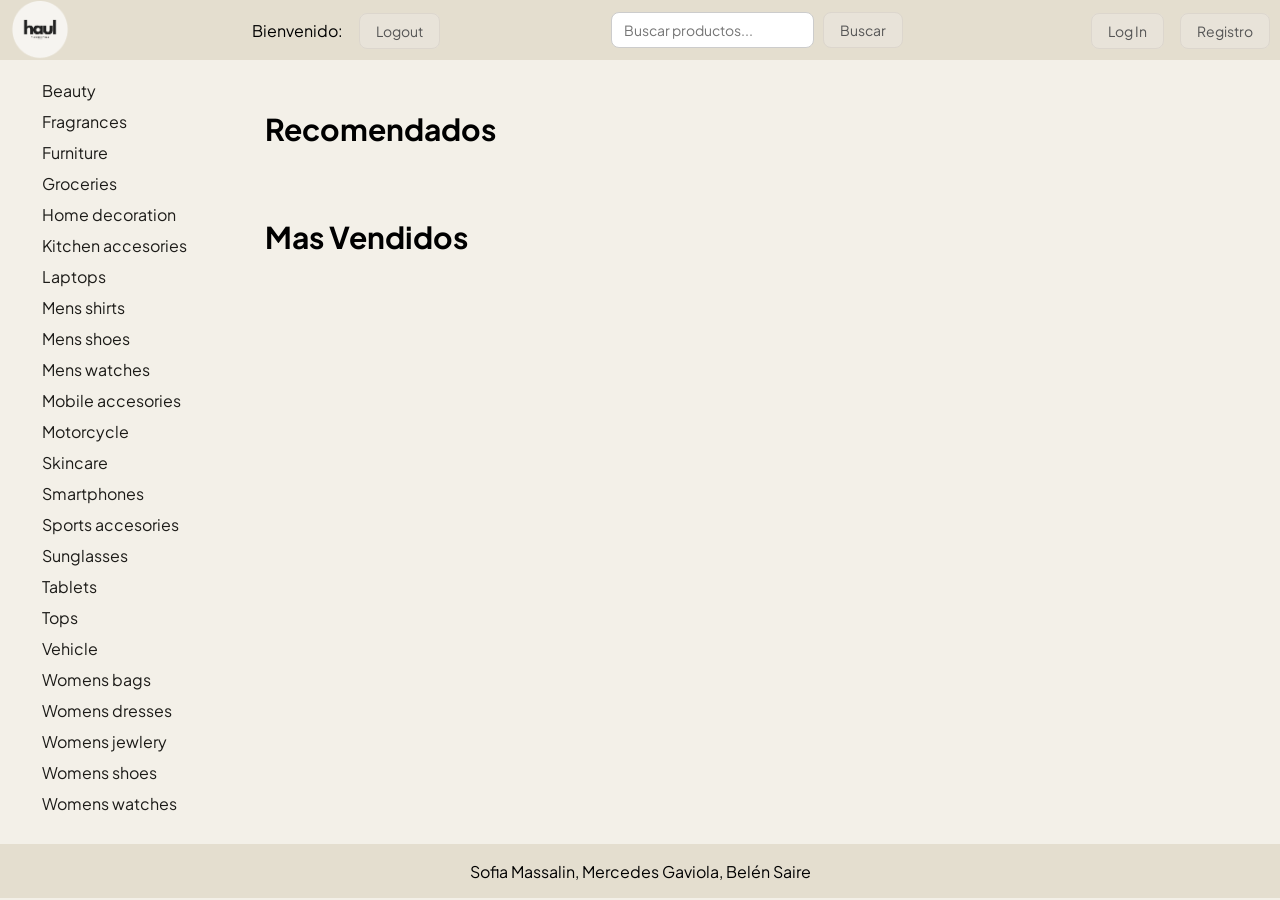
==== commit 9331f9c4: "cambie algo del html" ====
--- a/index.html
+++ b/index.html
@@ -17,7 +17,7 @@
         </a> 
         
         <ul class="menucontainer">
-            <li><p>Bienvenido: <span class="userName">User Name</span> </p> </li>
+            <li><p>Bienvenido: <span class="userName"></span> </p> </li>
             <li> <a class="logout" href="./register.html">Logout </a> </li>  
             
         </ul>
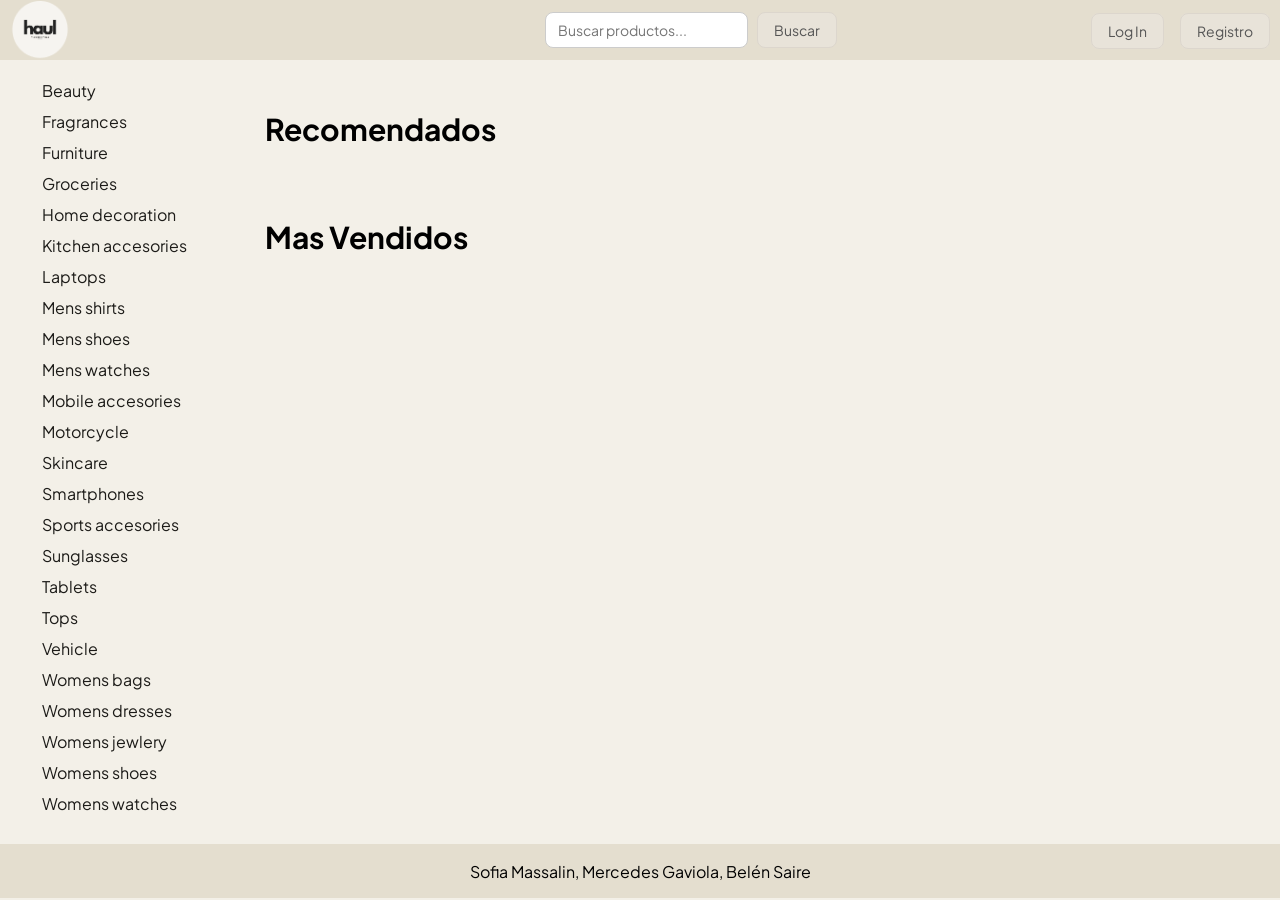
==== commit 63adbbf1: "corregi algo del logout" ====
--- a/index.html
+++ b/index.html
@@ -17,8 +17,8 @@
         </a> 
         
         <ul class="menucontainer">
-            <li><p>Bienvenido: <span class="userName"></span> </p> </li>
-            <li> <a class="logout" href="./register.html">Logout </a> </li>  
+            <li class="elemento_bienvenida"><p>Bienvenido: <span class="userName"></span> </p> </li>
+            <li class="elemento_logout"> <a class="logout" href="./register.html">Logout </a> </li> 
             
         </ul>
 
@@ -90,7 +90,7 @@
     </footer>
 
     <script src="./js/saludo.js"></script>
-    <script src = "js/logout.js"></script>
-    <script src= "js/index.js"></script>
+    <script src = "./js/logout.js"></script>
+    <script src= "./js/index.js"></script>
 </body>
 </html>
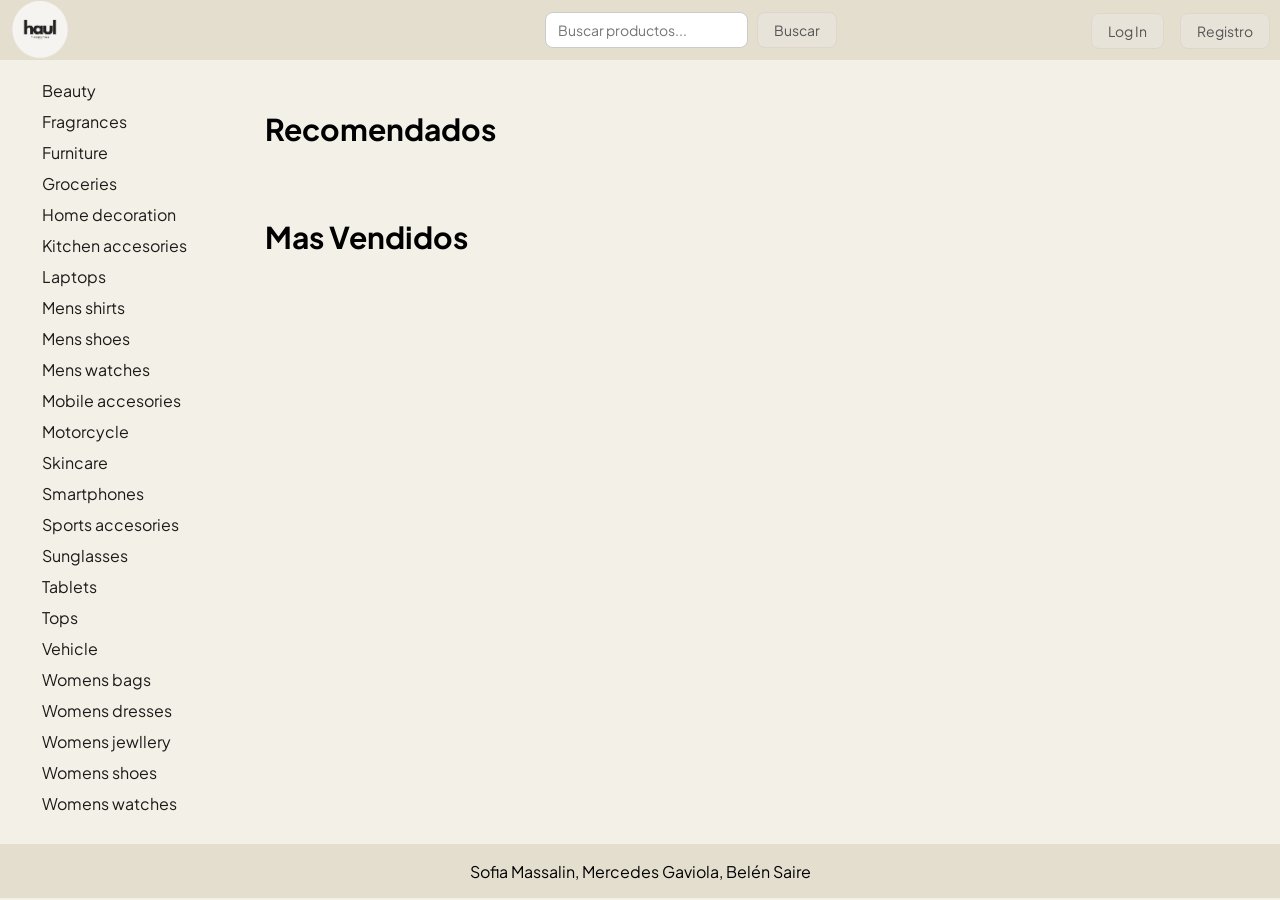
==== commit af6b56c0: "hice la validacion del search" ====
--- a/index.html
+++ b/index.html
@@ -40,30 +40,30 @@
         <div class="contenedor_principal">
             <nav class="navvertical">
                 <ul class="categoriascontainer">
-                    <li class="elementos"> <a class="categoria" href="./category.html">Beauty</a> </li>
-                    <li class="elementos"> <a class="categoria" href="./category.html">Fragrances</a> </li>
-                    <li class="elementos"> <a class="categoria" href="./category.html">Furniture</a> </li>
-                    <li class="elementos"> <a class="categoria" href="./category.html">Groceries</a> </li>
-                    <li class="elementos"> <a class="categoria" href="./category.html">Home decoration</a> </li>
-                    <li class="elementos"> <a class="categoria" href="./category.html">Kitchen accesories</a> </li>
-                    <li class="elementos"> <a class="categoria" href="./category.html">Laptops</a> </li>
-                    <li class="elementos"> <a class="categoria" href="./category.html">Mens shirts</a> </li>
-                    <li class="elementos"> <a class="categoria" href="./category.html">Mens shoes</a> </li>
-                    <li class="elementos"> <a class="categoria" href="./category.html">Mens watches</a> </li>
-                    <li class="elementos"> <a class="categoria" href="./category.html">Mobile accesories</a> </li>
-                    <li class="elementos"> <a class="categoria" href="./category.html">Motorcycle</a> </li>
-                    <li class="elementos"> <a class="categoria" href="./category.html">Skincare</a> </li>
-                    <li class="elementos"> <a class="categoria" href="./category.html">Smartphones</a> </li>
-                    <li class="elementos"> <a class="categoria" href="./category.html">Sports accesories</a> </li>
-                    <li class="elementos"> <a class="categoria" href="./category.html">Sunglasses</a> </li>
-                    <li class="elementos"> <a class="categoria" href="./category.html">Tablets</a> </li>
-                    <li class="elementos"> <a class="categoria" href="./category.html">Tops</a> </li>
-                    <li class="elementos"> <a class="categoria" href="./category.html">Vehicle</a> </li>
-                    <li class="elementos"> <a class="categoria" href="./category.html">Womens bags</a> </li>
-                    <li class="elementos"> <a class="categoria" href="./category.html">Womens dresses</a> </li>
-                    <li class="elementos"> <a class="categoria" href="./category.html">Womens jewlery</a> </li>
-                    <li class="elementos"> <a class="categoria" href="./category.html">Womens shoes</a> </li>
-                    <li class="elementos"> <a class="categoria" href="./category.html">Womens watches</a> </li> 
+                    <li class="elementos"> <a class="categoria" href="./category.html?category=beauty">Beauty</a> </li>
+                    <li class="elementos"> <a class="categoria" href="./category.html?category=fragrances">Fragrances</a> </li>
+                    <li class="elementos"> <a class="categoria" href="./category.html?category=furniture">Furniture</a> </li>
+                    <li class="elementos"> <a class="categoria" href="./category.html?category=groceries">Groceries</a> </li>
+                    <li class="elementos"> <a class="categoria" href="./category.html?category=home-decoration">Home decoration</a> </li>
+                    <li class="elementos"> <a class="categoria" href="./category.html?category=kitchen-accessories">Kitchen accesories</a> </li>
+                    <li class="elementos"> <a class="categoria" href="./category.html?category=laptops">Laptops</a> </li>
+                    <li class="elementos"> <a class="categoria" href="./category.html?category=mens-shirts">Mens shirts</a> </li>
+                    <li class="elementos"> <a class="categoria" href="./category.html?category=mens-shoes">Mens shoes</a> </li>
+                    <li class="elementos"> <a class="categoria" href="./category.html?category=mens-watches">Mens watches</a> </li>
+                    <li class="elementos"> <a class="categoria" href="./category.html?category=mobile-accessories">Mobile accesories</a> </li>
+                    <li class="elementos"> <a class="categoria" href="./category.html?category=motorcycle">Motorcycle</a> </li>
+                    <li class="elementos"> <a class="categoria" href="./category.html?category=skin-care">Skincare</a> </li>
+                    <li class="elementos"> <a class="categoria" href="./category.html?category=smartphones">Smartphones</a> </li>
+                    <li class="elementos"> <a class="categoria" href="./category.html?category=sports-accessories">Sports accesories</a> </li>
+                    <li class="elementos"> <a class="categoria" href="./category.html?category=sunglasses">Sunglasses</a> </li>
+                    <li class="elementos"> <a class="categoria" href="./category.html?category=tablets">Tablets</a> </li>
+                    <li class="elementos"> <a class="categoria" href="./category.html?category=tops">Tops</a> </li>
+                    <li class="elementos"> <a class="categoria" href="./category.html?category=vehicle">Vehicle</a> </li>
+                    <li class="elementos"> <a class="categoria" href="./category.html?category=womens-bags">Womens bags</a> </li>
+                    <li class="elementos"> <a class="categoria" href="./category.html?category=womens-dresses">Womens dresses</a> </li>
+                    <li class="elementos"> <a class="categoria" href="./category.html?category=womens-jewellery">Womens jewllery</a> </li>
+                    <li class="elementos"> <a class="categoria" href="./category.html?category=womens-shoes">Womens shoes</a> </li>
+                    <li class="elementos"> <a class="categoria" href="./category.html?category=womens-watches">Womens watches</a> </li>
                 </ul>
             </nav>
 
--- a/css/styles.css
+++ b/css/styles.css
@@ -165,6 +165,9 @@
     font-size: 30px;
     width: 100%;
 }
+.titulo_categoria{
+    text-transform: capitalize;
+}
 .contenedor_principal {
     display: flex;
     width: 100%;
